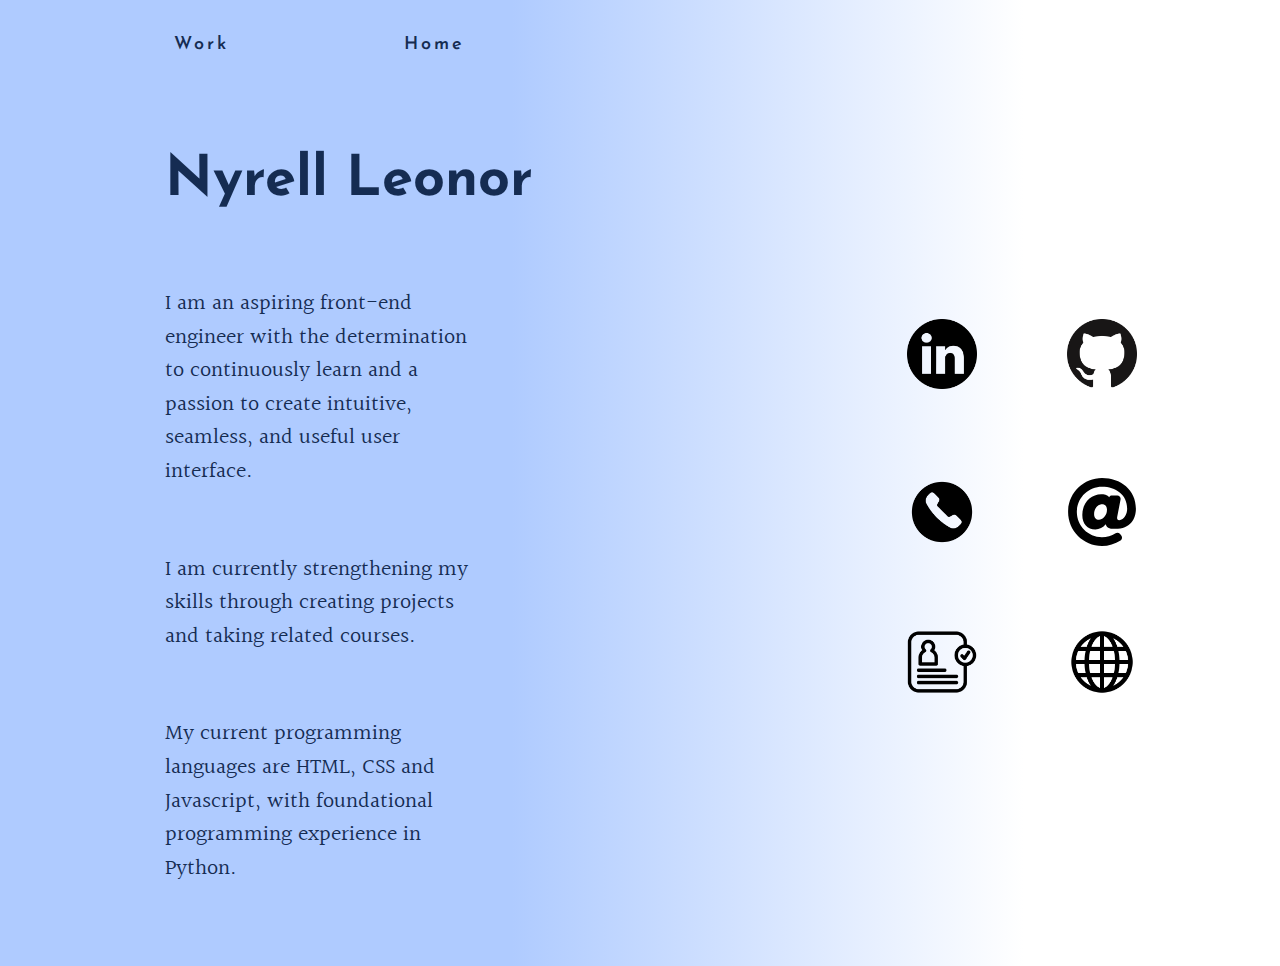
==== index.html @ 9566f2f0 "Update index.html" ====
<!DOCTYPE html>
<html lang="en">
<head>
  <link href="styles.css" type="text/css" rel="stylesheet"/>
  <meta charset="UTF-8"/>
  <meta name="viewport" content="width=device-width, initial-scale=1.0"/>
  <script src="index.js"></script>
  <title>Nyrell Leonor - Home</title>
</head> 

<body>
  <!--Nav section-->
  <main>
  <!--Hamburger icon for mobile version-->
 <div class="ham-container">
  <div id="ham-icon" onclick="toggleMobileMenu(this)">
   <div class="bar1"></div>
   <div class="bar2"></div>
   <div class="bar3"></div>
    <ul class="mobile-menu">
      <li><a href="#about">About</a></li>
      <li><a href="https://docs.google.com/document/d/1XLos1rNG2Lz3a6caDgse7fny02Qp1JOIEGdsNUyNFjk/edit#heading=h.3whwml4" target="_blank">Resume</a></li>
      <li><a href="#projects">Projects</a></li>
      <li><a href="#contact">Contact</a></li>
    </ul>

  </div> 
  </div>
    
    <header>
      <nav class="nav-bar">
        <ul class="home-nav">
          <li class="nav-items"><a href="work.html">Work</a></li>
          <li class="nav-items"><a href="https://www.nyrellcl.com/">Home</a></li>
          <!--<li class="nav-items"><a href="about.html">About</a></li>-->
        </ul>
      </nav>
    </header>
    
    
      
      
  <!--Welcome Section-->
    <section class="welcome">
    <article class="article-container">
    <h1 class="welcome-title">Nyrell Leonor</h1>
    <p class="welcome-description">I am an aspiring front-end engineer with the determination to continuously learn and a passion to 
      create intuitive, seamless, and useful user interface. </p>
    <p class="welcome-description">I am currently strengthening my skills through creating projects and taking related courses.</p>
    <p class="welcome-description"> My current programming languages are HTML,
      CSS and Javascript, with foundational programming experience in Python.</p>
      </article>
    
    <div class="contact contact-grid">
      <div class="contact-1">
        <a href="https://www.linkedin.com/in/nyrell-leonor-39180a1a4/" target="_blank"><img id="hover-left" class="contacts-img" src="./web-port-imgs/linked.png" alt="linkedin logo"/></a>
      </div>
      
      <div class="contact-2">
        <a href="https://github.com/nyrellcl" target="_blank"><img id="hover-right" class="contacts-img" src="./web-port-imgs/github.png" alt="github logo" /></a>
      </div>
      
      <div class="contact-3">
        <a class="contact-links" href="/"><img id="hover-left" class="contacts-img" src="./web-port-imgs/phone.png" alt="phone logo" /></a>
      </div>
      
      <div class="contact-4">
        <a class="contact-links" href="mailto:nyrell.leonor2000@gmail.com" target="_blank"><img id="hover-right" class="contacts-img" src="at-solid.svg" alt="at logo" /></a>
      </div>
      
      <div class="contact-5">
        <a href="https://docs.google.com/document/d/1XLos1rNG2Lz3a6caDgse7fny02Qp1JOIEGdsNUyNFjk/edit#heading=h.3whwml4" target="_blank"><img id="hover-left" class="contacts-img" src="./web-port-imgs/resume-icon.png" alt="Resume icon"/></a>
      </div>
      
      <div class="contact-6">
        <a href="https://www.frontendmentor.io/profile/nyrellcl" target="_blank"><img id="hover-right" class="contacts-img" src="./web-port-imgs/internet-icon.png" alt="Internet icon"/></a>
      </div>
    </div>   
  </section>
</main>
  
</body>
</html>
---- styles.css ----
/*Headings*/
@import url('https://fonts.googleapis.com/css2?family=Josefin+Sans:ital,wght@0,600;0,700;1,400&display=swap');

/*Body*/
@import url('https://fonts.googleapis.com/css2?family=Halant&display=swap');

/*Footer*/
@import url('https://fonts.googleapis.com/css2?family=Montserrat:wght@500&display=swap');


*{
  margin: 0;
  padding: 0;
}
html{
  scroll-behavior: smooth;

}
body{
  margin: 0;
  line-height: 1.5;
}


a{
  text-decoration: none;
  color: #152C52; 
  font-family: 'Josefin Sans', sans-serif;
}
a:hover{
  text-decoration: underline;
}
figcaption{
  color:#152C52;
}

/*hamburger icon code*/
#ham-icon{
  margin: auto 0;
  display: none;
  cursor: pointer;
}

#ham-icon div{
  width: 35px;
  height: 3px;
  background-color: white;
  margin: 6px 0;
  transition: 0.4s;
}
.ham-container{
  background-color: #152C52;
}
/*will rotate counterclockwise once user presses the icon which will form an X along with bar2*/
.open .bar1{
  -webkit-transform: rotate(-45deg) translate(-6px, 6px);
  transform: rotate(-45deg) translate(-6px, 6px);
}
/*will 'disappear' the user clicks on the icon*/
.open .bar2{
  opacity: 0;
}

.open .bar3{
  -webkit-transform: rotate(45deg) translate(-6px, -8px);
  transform: rotate(45deg) translate(-6px, -8px);
}
/*once user opens the icon the links will display in a stacked view*/
.open .mobile-menu{
  display: flex;
  flex-direction: column;/*stacks each link on top of each other on mobile*/
  align-items: center;
  justify-content: flex-start;
}
.mobile-menu{
  display: none;
  position: absolute;
  top: 50px;/*fixed height of header*/
  left: 0;
  height: calc(70vh - 50px);/*takes the full remaining space of site hence width 100. set the height to 100 and subtract it from the height of header*/
  width: 100%;
  margin-top: 10px;
  font-size: 1.5rem;
  /*sets the background of the menu once user opens the icon. I want to make this transition more seamless. (future update)*/
  background-color: white;
  opacity: 0.8;
}
.mobile-menu a{
  color: black;
}

.mobile-menu li{
  margin-bottom: 10px;
}


li a{
  text-decoration: none;
}

.nav-bar {
  background: linear-gradient(90deg, #afcbff 0%, #afcbff 40%, #0000ff00 80%, transparent 100%);
  padding-top: 2rem;
}

.home-nav{
  display: flex;
  justify-content: space-evenly;
  align-items: center;
  width: 50%;
}

.nav-items{
  list-style: none;
  font-family: 'Josefin Sans', sans-serif;
  font-weight: 600;
  font-size: 1.125rem;
  letter-spacing: 0.2rem;
}
  



.welcome-grid{
  display: grid;
  grid-template-columns: repeat(2, auto);
  grid-template-rows: auto;
  margin: 2rem;
}

.welcome{
  display: flex;
  justify-content: space-evenly;
  align-items: center;
  background: linear-gradient(90deg, #afcbff 0%, #afcbff 40%, #0000ff00 80%, transparent 100%);
}

.article-container{
  display: flex;
  flex-direction: column;
  justify-content: center;
  width: 50%;
  padding: 3rem 0;
}

.welcome-title, .welcome-description{
  color: #152C52;
  margin: 2rem;
}

.welcome-title{
  font-family: 'Josefin Sans', sans-serif;
  font-weight: 700;
  font-size: 3.5rem;
  
}

.welcome-description{
  font-size: 1.4rem;
  font-family: 'Halant', serif;
  font-weight: 400;
  width: 50%;
}

.contact-grid {
    display: grid;
    grid-template-columns: repeat(2,auto);
    grid-gap: 5rem;
}


/*Project-grid*/

.project-grid{
  display: grid;
  justify-content: center;
  align-items: center;
  grid-template-columns: repeat(2, auto);
  grid-template-rows: repeat(2, auto);
  margin: 4rem;
  grid-gap: 2rem;
}

.project-1{
  grid-column-start: 1;
  grid-row-start: 1;
}

.project-2{
  grid-column-start: 2;
  grid-row-start: 1;
}

.project-3{
  grid-column-start: 1;
  grid-row-start: 2;
}

.project-4{
  grid-column-start: 2;
  grid-row-start: 2;
}

.photo-size{
  height: 350px;
  width: 100%;
  object-fit: cover;
  border-radius: 0.95rem;
}






.contact-info{
  display: flex;
  flex-direction: column;
  justify-content: center;
  align-items: center;
  text-align: center;
  background-color: #E6EDFA;
  width: 100%;
}
.contact-details{
  width: 100%;
}
.contact-details > p{
  display: inline-block;
  padding: 10px 30px;
}
.contact-details > h2{
  color: #152C52;
  font-size: 2.3rem;
}
.contacts-img{
  width: 70px;
  height: 70px;
  margin-right: 10px
}

.contact-links{
  width: 100%;
  height: 100%;
  display: flex;
  align-items: center;
}
.contact-title{
  margin-bottom: 50px;
  font-family: 'Josefin Sans', sans-serif;
  letter-spacing: 2px;
}

#hover-left, #hover-right{
  transition: all 0.5s;
}

#hover-left:hover{
  transform: translateX(-20px);
  cursor: pointer;
}

#hover-right:hover{
  transform: translateX(20px);
  cursor: pointer;
}

.footer-container{
  text-align: center;
  width: 287px;
  height: 20px;
  margin: 4rem auto auto;
  background: linear-gradient(90deg, #afcbff 0%, #afcbff 40%, #0000ff00 80%, transparent 100%);
}

.footer-details{
  font-family: 'Montserrat', sans-serif;
  font-weight: 700;
  color: #152C52;
  font-size: 0.875rem;
}



@media screen and (max-width: 500px) {
  
  .nav-bar{
    background: linear-gradient(360deg, #afcbff 100%, #afcbff 100%, #0000ff00 100%, transparent 100%);
}
  
  
  
  .home-nav{
    justify-content: space-evenly;
    width: 100%;
  }
  
  .article-container{
    width: 100%;
  }
 
  
  .welcome {
    flex-direction: column;
    background: linear-gradient(180deg, #afcbff 0%, #afcbff 0%, #0000ff00 80%, transparent 100%);
    padding: 0 1rem;
}
  
  .welcome-title {
    width: 100%;
    margin: 0 auto;
  }
  
  .welcome-description {
    width: 100%;
    margin: 1rem auto;
    padding: 1rem 0;
  }
  
  .welcome > p{
    text-align: center;
  }
  
  .photo-size{
    height: 100%;
  }
  
  
  h1{
    font-size: 3.3rem;
    text-align: center;
    margin: 20px auto;
  }
 
  /*#ham-icon{
    display: block;
  }*/
  
  .contact-grid{
    overflow: hidden;
  }
  
  
  .contacts-img{
    margin: 0 auto;
    overflow: hidden;
  }
  
  .ham-container{
    display: none;
  }
  
  .footer-container{
    background: none;
  }
  
  footer-details{
    color: #BDBDBD;


}
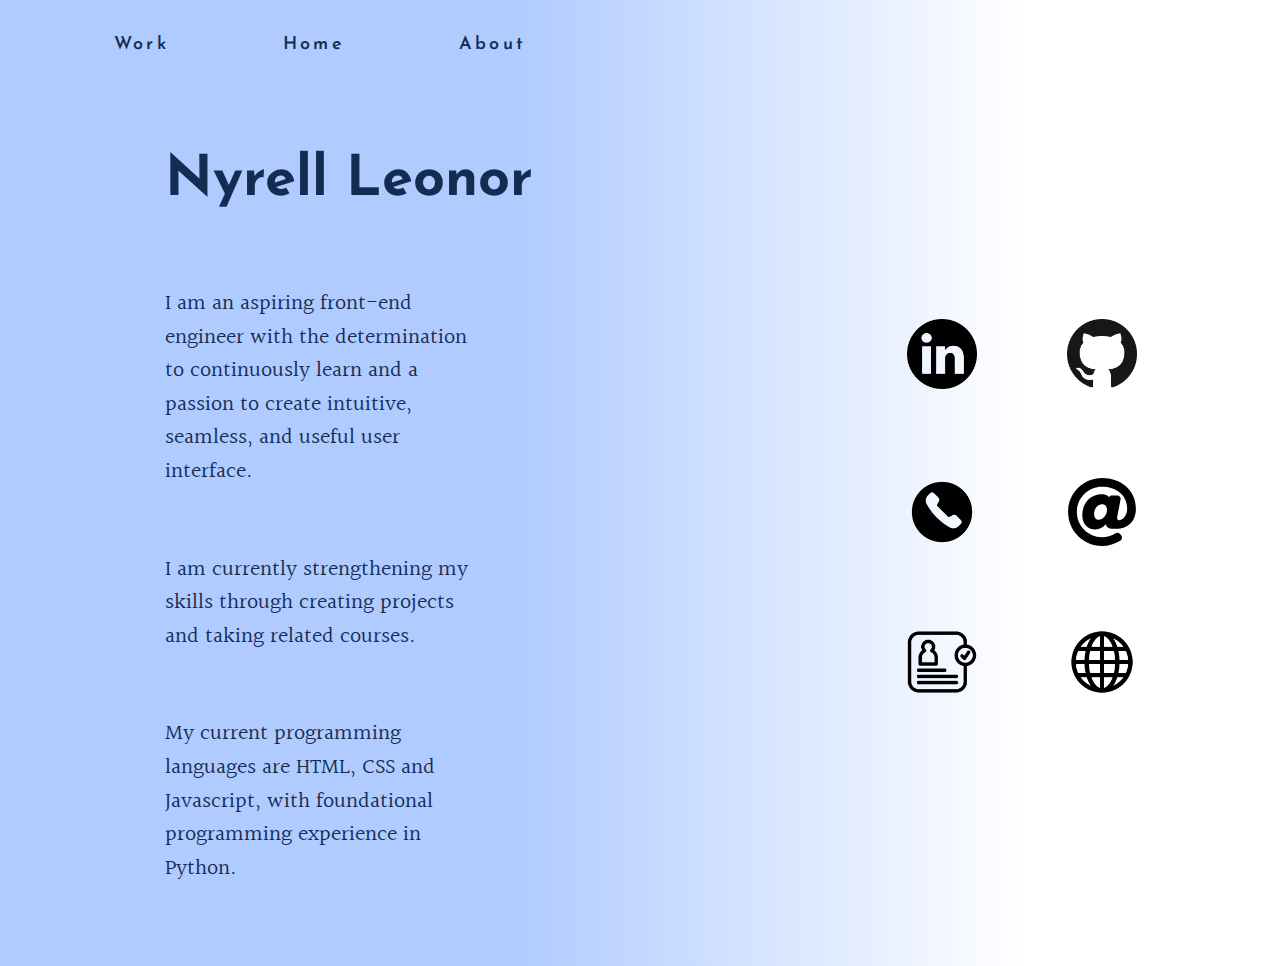
==== commit 3e4af847: "Update index.html" ====
--- a/index.html
+++ b/index.html
@@ -2,6 +2,7 @@
 <html lang="en">
 <head>
   <link href="styles.css" type="text/css" rel="stylesheet"/>
+  <link rel="canonical" href="https://www.nyrellcl.com/"/>
   <meta charset="UTF-8"/>
   <meta name="viewport" content="width=device-width, initial-scale=1.0"/>
   <script src="index.js"></script>
@@ -30,9 +31,9 @@
     <header>
       <nav class="nav-bar">
         <ul class="home-nav">
-          <li class="nav-items"><a href="work.html">Work</a></li>
-          <li class="nav-items"><a href="https://www.nyrellcl.com/">Home</a></li>
-          <!--<li class="nav-items"><a href="about.html">About</a></li>-->
+          <li class="nav-items"><a class="link line" href="work.html">Work</a></li>
+          <li class="nav-items"><a class="link line" href="https://www.nyrellcl.com/">Home</a></li>
+          <li class="nav-items"><a class="link line" href="about.html">About</a></li>
         </ul>
       </nav>
     </header>
--- a/styles.css
+++ b/styles.css
@@ -26,12 +26,6 @@
   text-decoration: none;
   color: #152C52; 
   font-family: 'Josefin Sans', sans-serif;
-}
-a:hover{
-  text-decoration: underline;
-}
-figcaption{
-  color:#152C52;
 }
 
 /*hamburger icon code*/
@@ -98,6 +92,36 @@
   text-decoration: none;
 }
 
+/*hover animation*/
+
+.link{
+  position: relative;
+}
+
+.link::before {
+  content: "";
+}
+
+.link::before, .link::after {
+  position: absolute;
+  width: 100%;
+  height: 1px;
+  background: currentColor;
+  top: 100%;
+  left: 0;
+}
+
+.line::before {
+  transform-origin: 100% 50%;
+  transform: scale3d(0, 1, 1);
+  transition: transform 0.3s;
+}
+
+.line:hover::before {
+  transform-origin: 0% 50%;
+  transform: scale3d(1, 1, 1);
+}
+
 .nav-bar {
   background: linear-gradient(90deg, #afcbff 0%, #afcbff 40%, #0000ff00 80%, transparent 100%);
   padding-top: 2rem;
@@ -265,21 +289,6 @@
   cursor: pointer;
 }
 
-.footer-container{
-  text-align: center;
-  width: 287px;
-  height: 20px;
-  margin: 4rem auto auto;
-  background: linear-gradient(90deg, #afcbff 0%, #afcbff 40%, #0000ff00 80%, transparent 100%);
-}
-
-.footer-details{
-  font-family: 'Montserrat', sans-serif;
-  font-weight: 700;
-  color: #152C52;
-  font-size: 0.875rem;
-}
-
 
 
 @media screen and (max-width: 500px) {
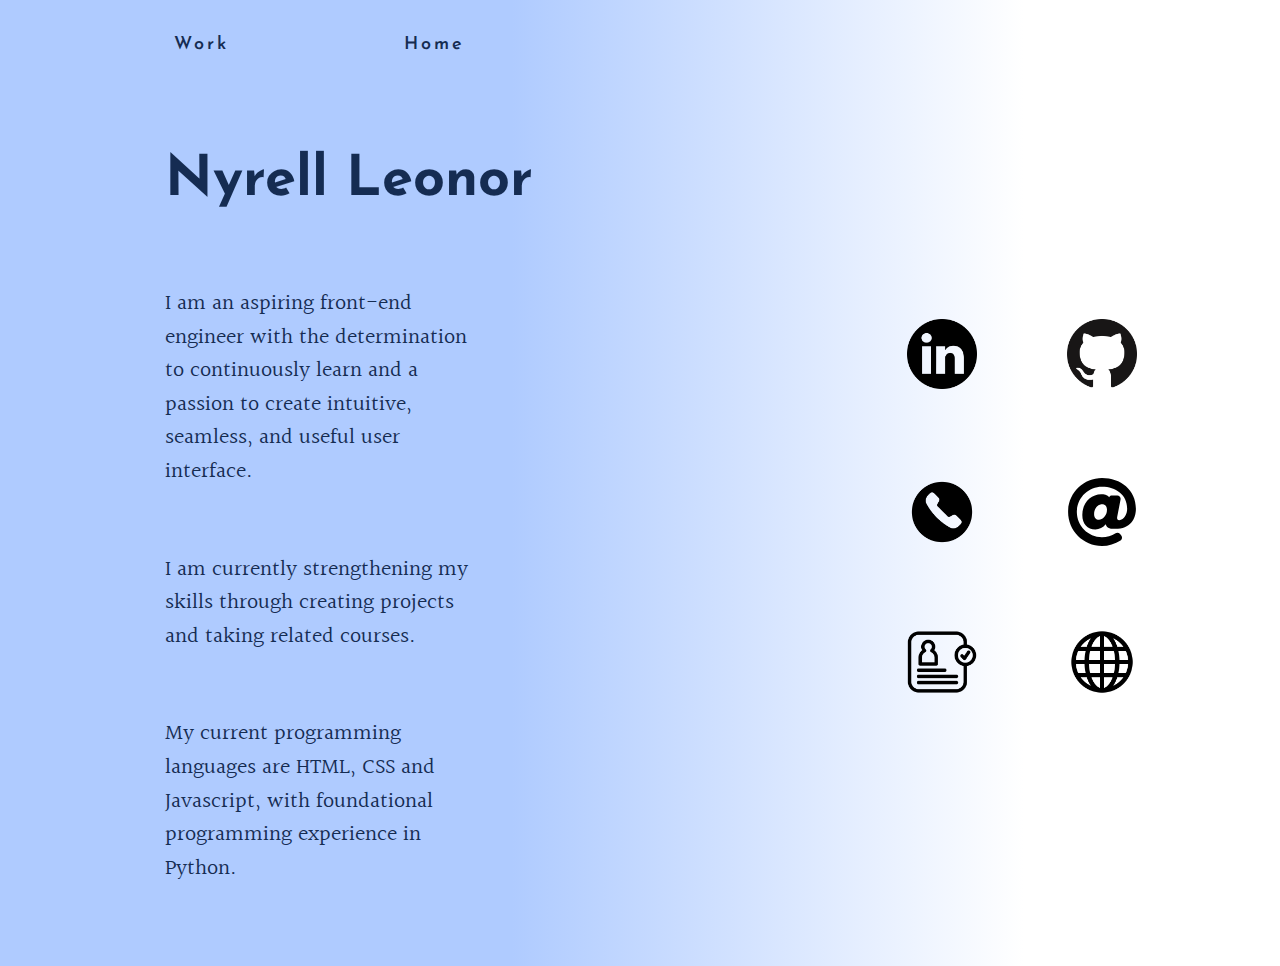
==== commit 3b9ef3f3: "Update index.html" ====
--- a/index.html
+++ b/index.html
@@ -33,7 +33,7 @@
         <ul class="home-nav">
           <li class="nav-items"><a class="link line" href="work.html">Work</a></li>
           <li class="nav-items"><a class="link line" href="https://www.nyrellcl.com/">Home</a></li>
-          <li class="nav-items"><a class="link line" href="about.html">About</a></li>
+          <!--<li class="nav-items"><a class="link line" href="about.html">About</a></li>-->
         </ul>
       </nav>
     </header>
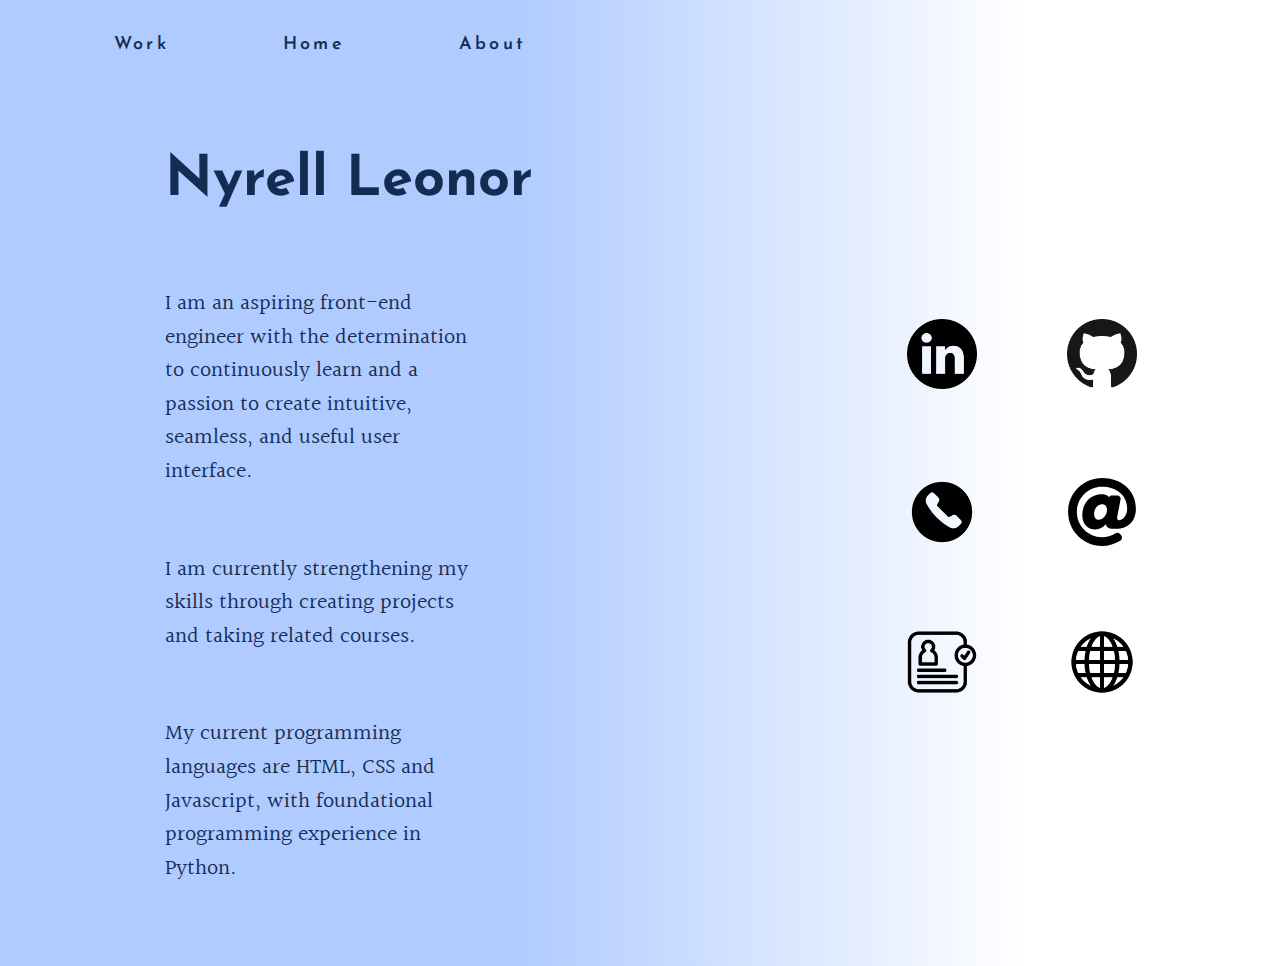
==== commit 16f5635b: "Update index.html" ====
--- a/index.html
+++ b/index.html
@@ -33,7 +33,7 @@
         <ul class="home-nav">
           <li class="nav-items"><a class="link line" href="work.html">Work</a></li>
           <li class="nav-items"><a class="link line" href="https://www.nyrellcl.com/">Home</a></li>
-          <!--<li class="nav-items"><a class="link line" href="about.html">About</a></li>-->
+          <li class="nav-items"><a class="link line" href="about.html">About</a></li>
         </ul>
       </nav>
     </header>
--- a/styles.css
+++ b/styles.css
@@ -330,6 +330,14 @@
     text-align: center;
   }
   
+  #hover-right:hover {
+    transform: none;
+  }
+  
+  #hover-left:hover {
+    transform: none;
+  }
+  
   .photo-size{
     height: 100%;
   }
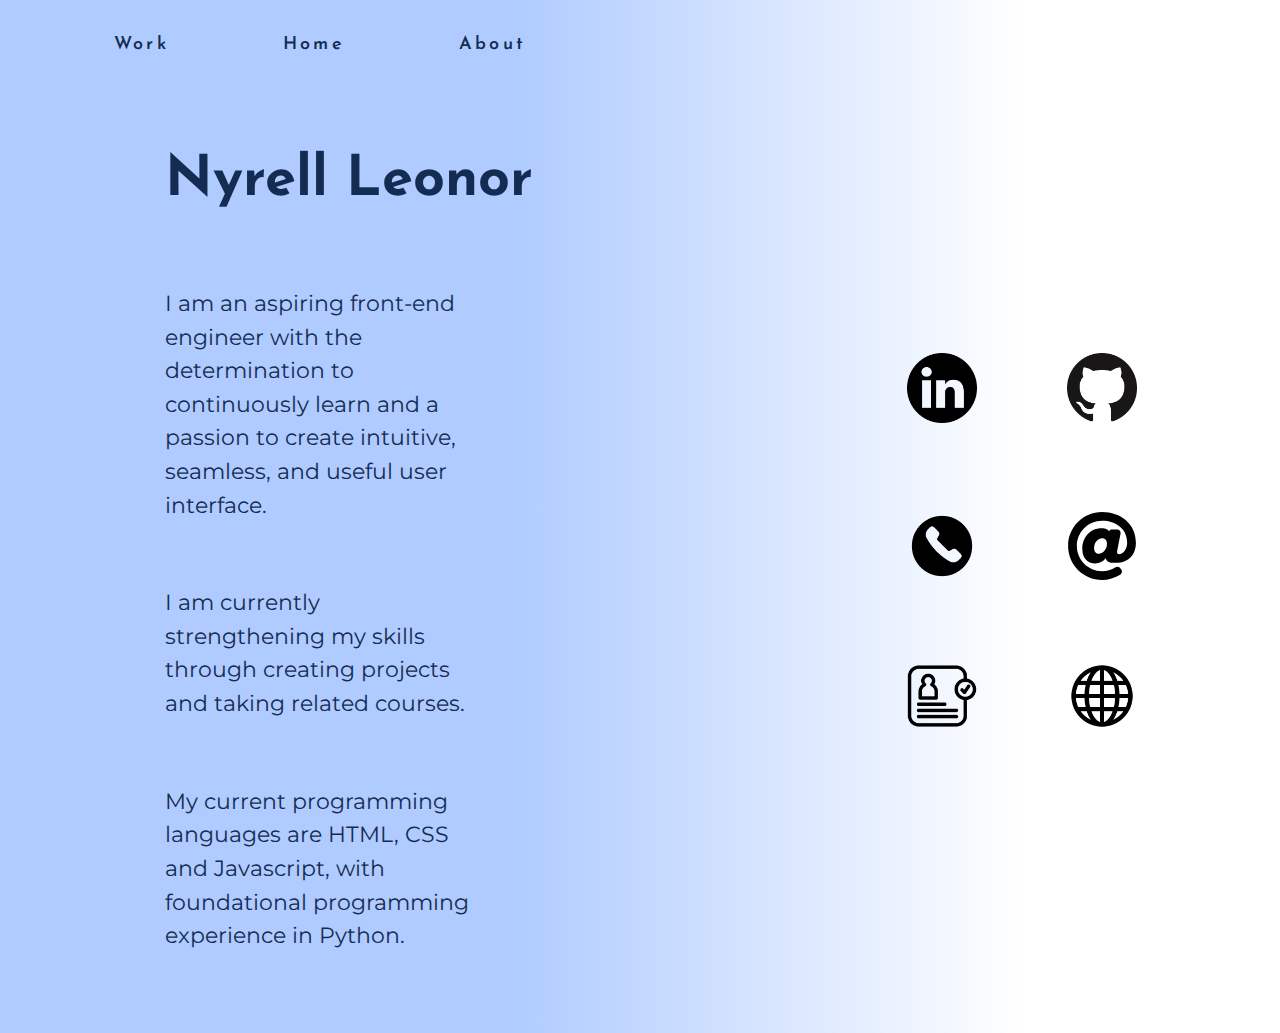
==== commit e3267200: "Update index.html" ====
--- a/index.html
+++ b/index.html
@@ -7,6 +7,7 @@
   <meta name="viewport" content="width=device-width, initial-scale=1.0"/>
   <script src="index.js"></script>
   <title>Nyrell Leonor - Home</title>
+  <meta name="description" content="Homepage for my website portfolio containing a brief introduction and contacts.">
 </head> 
 
 <body>
@@ -45,10 +46,10 @@
     <section class="welcome">
     <article class="article-container">
     <h1 class="welcome-title">Nyrell Leonor</h1>
-    <p class="welcome-description">I am an aspiring front-end engineer with the determination to continuously learn and a passion to 
+    <p>I am an aspiring front-end engineer with the determination to continuously learn and a passion to 
       create intuitive, seamless, and useful user interface. </p>
-    <p class="welcome-description">I am currently strengthening my skills through creating projects and taking related courses.</p>
-    <p class="welcome-description"> My current programming languages are HTML,
+    <p>I am currently strengthening my skills through creating projects and taking related courses.</p>
+    <p> My current programming languages are HTML,
       CSS and Javascript, with foundational programming experience in Python.</p>
       </article>
     
--- a/styles.css
+++ b/styles.css
@@ -2,9 +2,6 @@
 @import url('https://fonts.googleapis.com/css2?family=Josefin+Sans:ital,wght@0,600;0,700;1,400&display=swap');
 
 /*Body*/
-@import url('https://fonts.googleapis.com/css2?family=Halant&display=swap');
-
-/*Footer*/
 @import url('https://fonts.googleapis.com/css2?family=Montserrat:wght@500&display=swap');
 
 
@@ -165,23 +162,21 @@
   justify-content: center;
   width: 50%;
   padding: 3rem 0;
-}
-
-.welcome-title, .welcome-description{
   color: #152C52;
-  margin: 2rem;
 }
 
 .welcome-title{
   font-family: 'Josefin Sans', sans-serif;
   font-weight: 700;
   font-size: 3.5rem;
-  
-}
-
-.welcome-description{
+  margin: 2rem;
+  
+}
+
+.article-container p{
   font-size: 1.4rem;
-  font-family: 'Halant', serif;
+  font-family: 'Montserrat', sans-serif;
+  margin: 2rem;
   font-weight: 400;
   width: 50%;
 }
@@ -293,6 +288,7 @@
 
 @media screen and (max-width: 500px) {
   
+  
   .nav-bar{
     background: linear-gradient(360deg, #afcbff 100%, #afcbff 100%, #0000ff00 100%, transparent 100%);
 }
